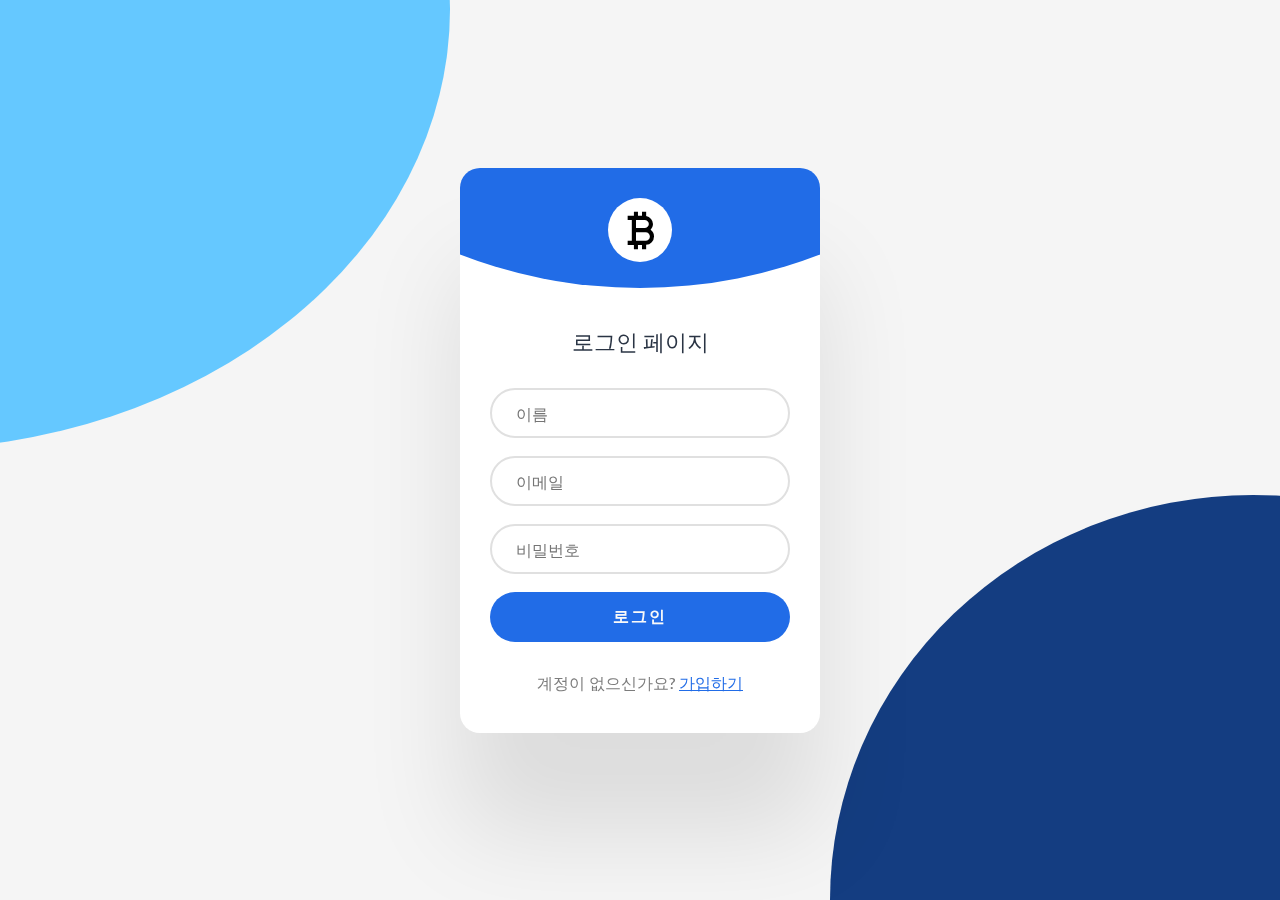
==== 1.Modern Signup Page UI Design/index.html @ 35ce301c "first commit" ====
<!DOCTYPE html>
<html lang="en">

<head>
  <meta charset="UTF-8">
  <meta http-equiv="X-UA-Compatible" content="IE=edge">
  <meta name="viewport" content="width=device-width, initial-scale=1.0">
  <link href='https://unpkg.com/boxicons@2.1.4/css/boxicons.min.css' rel='stylesheet'>
  <link rel="stylesheet" href="style.css">
  <title>SignUp #1 | AsmrProg</title>
</head>

<body>

  <div class="circle"></div>
  <div class="card">
    <div class="logo">
      <i class='bx bx-bitcoin'></i>
    </div>
    <h2>로그인 페이지</h2>
    <form class="form">
      <input type="text" placeholder="이름">
      <input type="email" placeholder="이메일">
      <input type="password" placeholder="비밀번호">
      <button type="submit">로그인</button>
    </form>
    <footer>
      계정이 없으신가요?
      <a href="">가입하기</a>
    </footer>
  </div>

</body>

</html>
---- 1.Modern Signup Page UI Design/style.css ----
@import url('https://fonts.googleapis.com/css2?family=Ubuntu:wght@300;400;500;700&display=swap');

* {
  box-sizing: border-box;
}

html {
  height: 100%;
}

body {
  height: 100%;
  display: grid;
  place-items: center;
  margin: 0;
  padding: 0 32px;
  background: #f5f5f5;
  font-family: 'Ubuntu';
  animation: rotate 6s infinite alternate linear;
}

.circle {
  position: fixed;
  top: -50vmin;
  left: -50vmin;
  width: 100vmin;
  height: 100vmin;
  border-radius: 47% 53% 61% 39% / 45% 51% 49% 55%;
  background: #65c8ff;
}

.circle::after {
  content: '';
  position: inherit;
  right: -50vmin;
  bottom: -55vmin;
  width: inherit;
  height: inherit;
  border-radius: inherit;
  background: #143d81;
}

.card {
  overflow: hidden;
  position: relative;
  z-index: 3;
  width: 100%;
  margin: 0 20px;
  padding: 160px 30px 38px;
  border-radius: 1.25rem;
  background: #fff;
  text-align: center;
  box-shadow: 0 100px 100px rgb(0 0 0/ 10%);
}

.card::before {
  content: '';
  position: absolute;
  background: #216ce7;
  top: -880px;
  left: 50%;
  width: 1000px;
  height: 1000px;
  border-radius: 50%;
  translate: -50% 0;
}

.card .logo {
  position: absolute;
  display: flex;
  align-items: center;
  justify-content: center;
  border-radius: 50%;
  background-color: #fff;
  height: 64px;
  width: 64px;
  top: 30px;
  left: 50%;
  translate: -50% 0;
}

.card .logo i {
  font-size: 50px;
  logo: #216ce7;
  font-weight: 500;
}

.card > h2 {
  font-size: 22px;
  font-weight: 400;
  margin: 0 0 30px;
  color: #2a3444;
}

.form {
  margin: 0 0 30px;
  display: grid;
  gap: 18px;
}

.form > button {
  width: 100%;
  height: 50px;
  border-radius: 28px;
}

.form > input {
  border: 2px solid #e0e0e0;
  font-family: inherit;
  font-size: 16px;
  padding: 0 24px;
  color: #11274c;
  transition: all 0.375s;
  width: 100%;
  height: 50px;
  border-radius: 28px;
}

.form > input :hover {
  border: 2px solid #000;
}

.form > input ::placeholder {
  color: #cac8c8;
}

.form > button {
  cursor: pointer;
  width: 100%;
  height: 50px;
  padding: 0 16px;
  background: #216ce7;
  color: #f9f9f9;
  border: 0;
  font-family: inherit;
  font-size: 1rem;
  font-weight: 600;
  text-align: center;
  letter-spacing: 2px;
  transition: all 0.375s;
}

.form > button:hover {
  color: #fff;
  background: #143d81;
}

.card > footer {
  color: #7c7c7c;
}

.card > footer > a {
  color: #216ce7;
  transition: all 0.375s;
}

.card > footer > a:hover {
  color: #143d81;
}

@media (width >=500px) {
  body {
    padding: 0;
  }
  .card {
    margin: 0;
    width: 360px;
  }
}
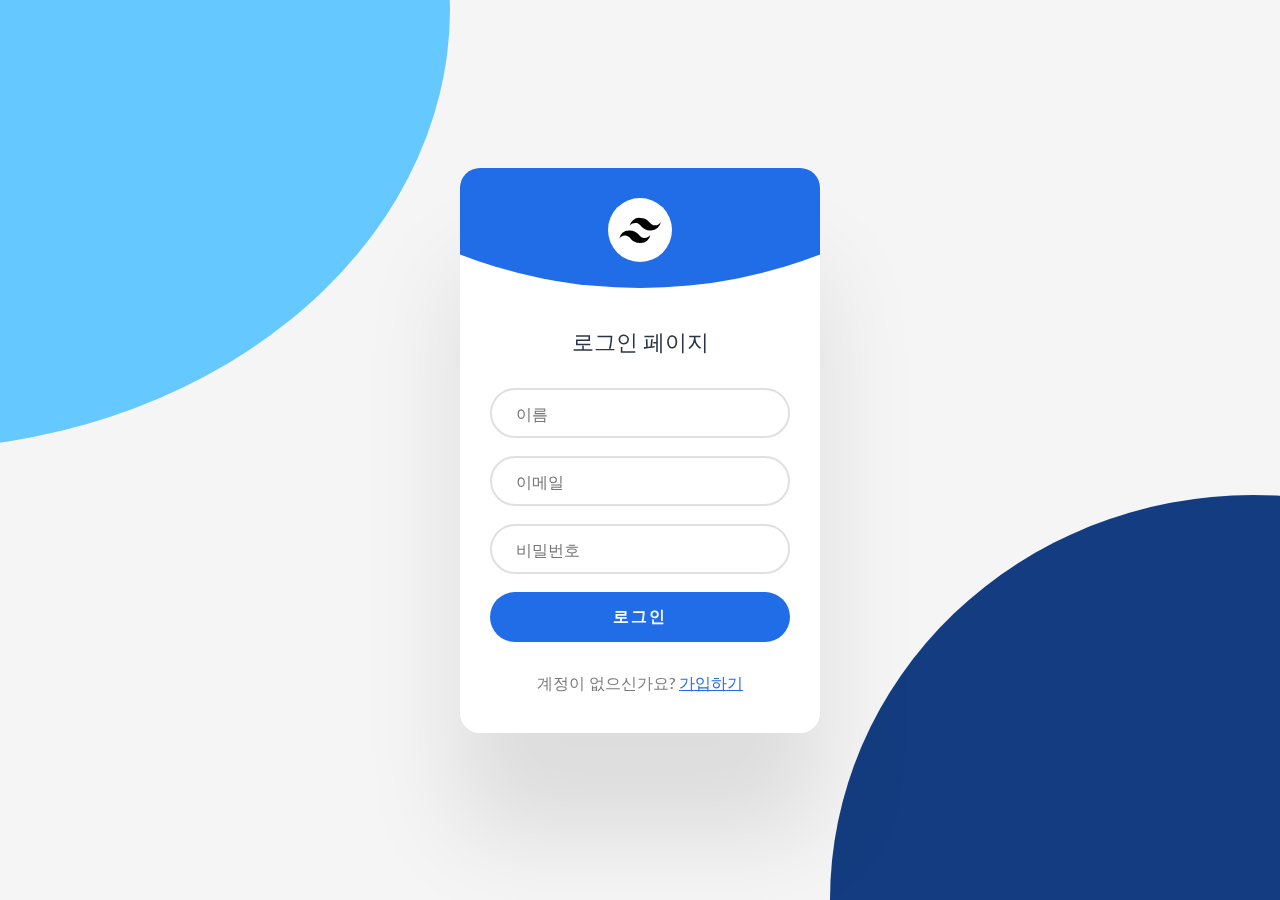
==== commit 2de46abe: "second commit" ====
--- a/1.Modern Signup Page UI Design/index.html
+++ b/1.Modern Signup Page UI Design/index.html
@@ -15,7 +15,7 @@
   <div class="circle"></div>
   <div class="card">
     <div class="logo">
-      <i class='bx bx-bitcoin'></i>
+      <i class='bx bxl-tailwind-css'></i>
     </div>
     <h2>로그인 페이지</h2>
     <form class="form">
